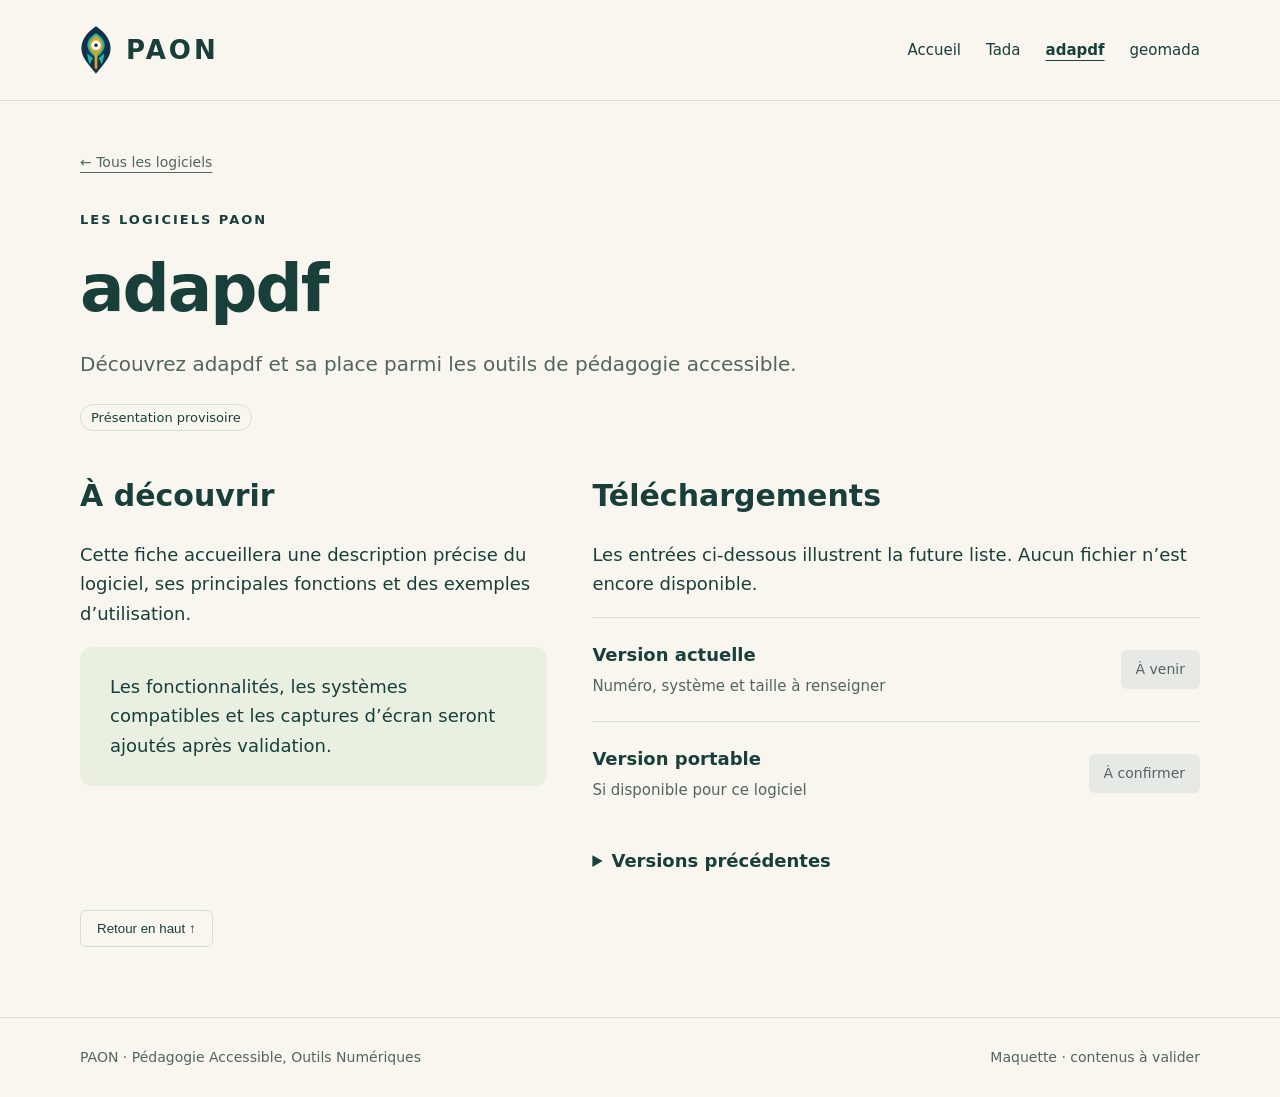
==== adapdf.html @ 2ee2a3f5 "Initial commit" ====
<!doctype html>
<html lang="fr"><head><meta charset="utf-8"><meta name="viewport" content="width=device-width, initial-scale=1"><title>adapdf — PAON</title><meta name="description" content="PAON : présentation de Tada, adapdf et geomada et versions à télécharger."><link rel="icon" href="favicon.svg" type="image/svg+xml"><link rel="stylesheet" href="styles.css"><script defer src="script.js"></script></head><body>
<a class="skip" href="#contenu">Aller au contenu</a><header><div class="wrap nav"><a class="brand" href="index.html"><img src="assets/plume.svg" alt="" width="32" height="50">PAON</a><nav aria-label="Navigation principale"><a href="index.html">Accueil</a><a href="tada.html">Tada</a><a href="adapdf.html" aria-current="page">adapdf</a><a href="geomada.html">geomada</a></nav></div></header><main id="contenu" class="wrap detail"><a class="breadcrumb" href="index.html#logiciels">← Tous les logiciels</a><div class="detail-head"><p class="eyebrow">Les logiciels PAON</p><h1 tabindex="-1">adapdf</h1><p class="intro">Découvrez adapdf et sa place parmi les outils de pédagogie accessible.</p><span class="tag">Présentation provisoire</span></div><div class="detail-grid"><section><h2>À découvrir</h2><p>Cette fiche accueillera une description précise du logiciel, ses principales fonctions et des exemples d’utilisation.</p><div class="note"><p>Les fonctionnalités, les systèmes compatibles et les captures d’écran seront ajoutés après validation.</p></div></section><section aria-labelledby="downloads"><h2 id="downloads">Téléchargements</h2><p>Les entrées ci-dessous illustrent la future liste. Aucun fichier n’est encore disponible.</p><ul class="versions"><li class="version"><div><strong>Version actuelle</strong><small>Numéro, système et taille à renseigner</small></div><span class="pending">À venir</span></li><li class="version"><div><strong>Version portable</strong><small>Si disponible pour ce logiciel</small></div><span class="pending">À confirmer</span></li></ul><details><summary>Versions précédentes</summary><p>Les anciennes versions seront listées ici avec leur date, leur compatibilité et leur lien de téléchargement.</p></details></section></div><button class="top" data-top>Retour en haut ↑</button></main><footer><div class="wrap footer"><span>PAON · Pédagogie Accessible, Outils Numériques</span><span>Maquette · contenus à valider</span></div></footer></body></html>
---- styles.css ----
:root{--ink:#183f3a;--paper:#f8f6ef;--muted:#52655f;--line:#d5ded5}*{box-sizing:border-box}html{scroll-behavior:smooth}body{margin:0;background:var(--paper);color:var(--ink);font:18px/1.65 system-ui,sans-serif}a{color:inherit;text-underline-offset:5px}a:focus-visible,button:focus-visible{outline:3px solid #925000;outline-offset:5px}.skip{position:absolute;top:-100px}.skip:focus{top:10px;background:white;padding:12px}.wrap{width:min(1120px,90%);margin:auto}header{border-bottom:1px solid var(--line)}.nav{display:flex;justify-content:space-between;align-items:center;gap:25px;padding:25px 0}.brand{text-decoration:none;font-size:26px;font-weight:850;letter-spacing:3px}.brand span{display:inline-grid;place-items:center;border-radius:50%;background:var(--ink);color:#cbe784;width:40px;height:40px;margin-right:10px;letter-spacing:0}nav{display:flex;gap:25px;flex-wrap:wrap}nav a{font-size:15px;text-decoration:none}nav a[aria-current]{text-decoration:underline;font-weight:750}.hero{display:grid;grid-template-columns:1.5fr 1fr;gap:50px;align-items:center;padding:70px 0}.eyebrow{font-size:13px;font-weight:750;text-transform:uppercase;letter-spacing:2px}h1{font-size:clamp(38px,5.5vw,66px);line-height:1.12;letter-spacing:-2px;margin:22px 0}h2{font-size:30px;line-height:1.3}h3{font-size:26px;margin:12px 0}p{max-width:65ch}.intro{font-size:20px;color:var(--muted)}.button{display:inline-block;background:var(--ink);color:white;padding:12px 22px;border-radius:8px;text-decoration:none;font-size:16px;font-weight:650}.button:hover{background:#285b53}.art{height:280px;background:#e5ebdc;border-radius:140px 140px 22px 22px;display:grid;place-items:center}.fan{width:200px;height:200px;border-radius:50%;background:repeating-conic-gradient(#183f3a 0deg 14deg,#b9d591 14deg 28deg);display:grid;place-items:center}.fan:after{content:'P';font:700 80px Georgia;display:grid;place-items:center;width:105px;height:105px;border-radius:50%;background:var(--paper)}.section{padding-bottom:65px}.section-head{display:flex;justify-content:space-between;align-items:center;gap:20px}.section-head p{font-size:15px;color:var(--muted)}.cards{display:grid;grid-template-columns:repeat(3,1fr);gap:20px}.card{background:white;border:1px solid var(--line);border-radius:14px;padding:28px;display:flex;flex-direction:column;align-items:start}.card p{color:var(--muted);flex:1}.icon{width:54px;height:54px;display:grid;place-items:center;border-radius:13px;background:#edf3df;font-size:26px;font-weight:750}.card:nth-child(2) .icon{background:#e9e6f5}.card:nth-child(3) .icon{background:#faeadb}.text-link{font-size:16px;font-weight:700}.note{background:#eaf0e1;padding:25px 30px;border-radius:12px}.note p{margin:0}.detail{padding:45px 0 70px}.breadcrumb{font-size:14px;color:var(--muted)}.detail-head{max-width:750px;padding:20px 0}.detail-grid{display:grid;grid-template-columns:1fr 1.3fr;gap:45px}.versions{list-style:none;padding:0}.version{padding:22px 0;border-top:1px solid var(--line);display:flex;align-items:center;justify-content:space-between;gap:20px}.version strong{display:block}.version small{color:var(--muted)}.pending{background:#e7eae4;color:#52655f;border-radius:6px;padding:8px 15px;white-space:nowrap;font-size:14px}.tag{font-size:13px;border:1px solid var(--line);border-radius:100px;padding:5px 10px}footer{border-top:1px solid var(--line);padding:28px 0;font-size:14px;color:var(--muted)}.footer{display:flex;justify-content:space-between;gap:20px}details{margin-top:20px}summary{cursor:pointer;font-weight:650}.top{margin-top:35px;background:transparent;border:1px solid var(--line);padding:10px 16px;color:var(--ink);cursor:pointer;border-radius:6px}@media(max-width:750px){.nav{align-items:flex-start;flex-direction:column}nav{gap:18px}.hero{grid-template-columns:1fr;padding:40px 0;gap:25px}.art{height:200px}.fan{width:160px;height:160px}.cards,.detail-grid{grid-template-columns:1fr}.section-head,.footer{display:block}.version{align-items:flex-start}h1{letter-spacing:-1px}}@media(prefers-reduced-motion:reduce){html{scroll-behavior:auto}}
.brand{display:inline-flex;align-items:center;gap:14px}.brand img{display:block;width:32px;height:50px}.hero-logo{display:block;width:160px;height:248px;object-fit:contain}@media(max-width:750px){.hero-logo{width:115px;height:178px}}
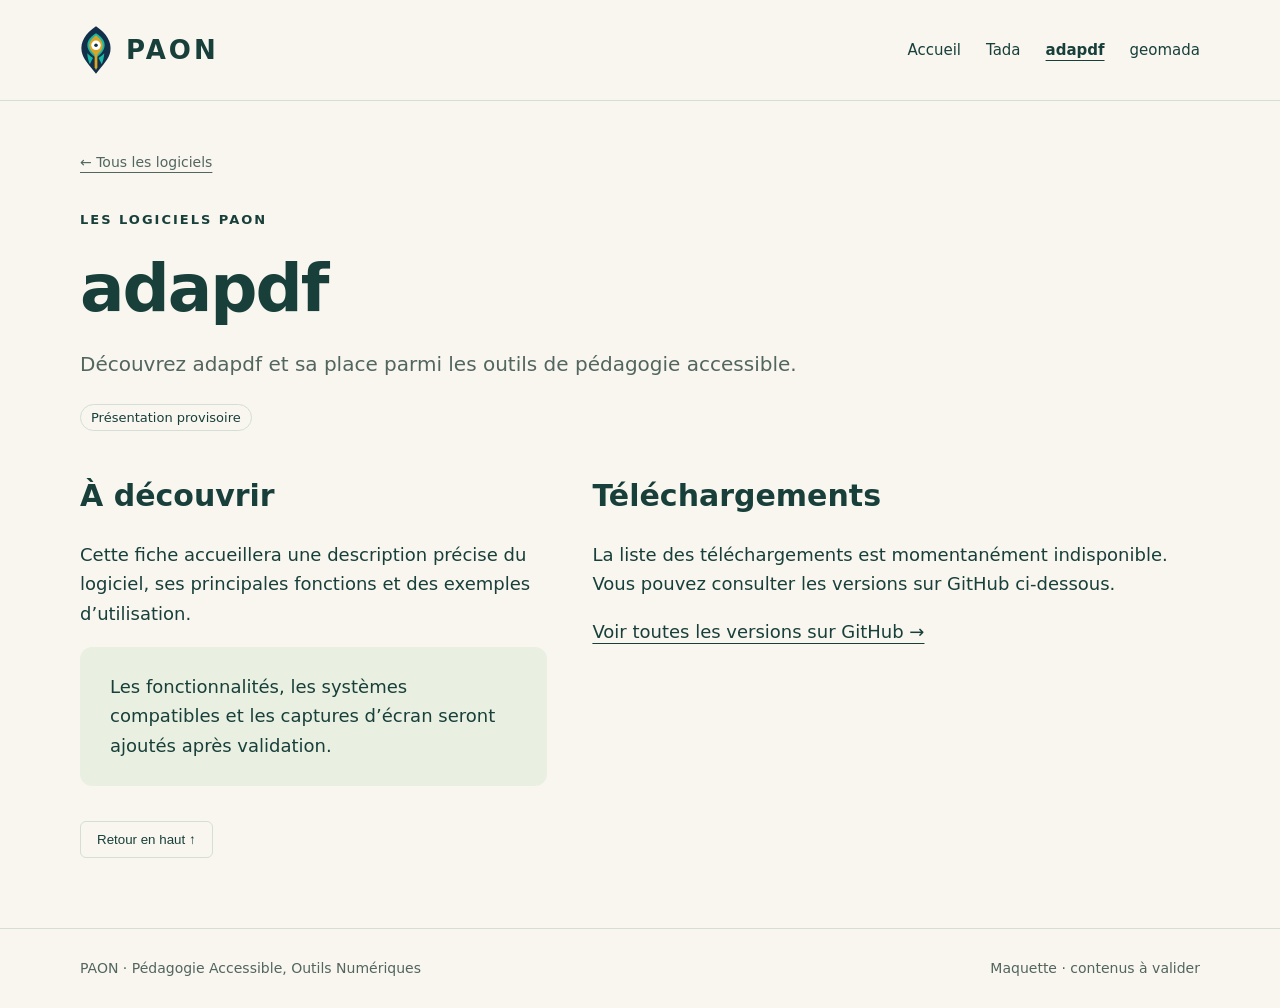
==== commit e742e4db: "Indenter les pages et préparer les téléchargements GitHub Releases" ====
--- a/adapdf.html
+++ b/adapdf.html
@@ -1,4 +1,72 @@
 <!doctype html>
-<html lang="fr"><head><meta charset="utf-8"><meta name="viewport" content="width=device-width, initial-scale=1"><title>adapdf — PAON</title><meta name="description" content="PAON : présentation de Tada, adapdf et geomada et versions à télécharger."><link rel="icon" href="favicon.svg" type="image/svg+xml"><link rel="stylesheet" href="styles.css"><script defer src="script.js"></script></head><body>
-<a class="skip" href="#contenu">Aller au contenu</a><header><div class="wrap nav"><a class="brand" href="index.html"><img src="assets/plume.svg" alt="" width="32" height="50">PAON</a><nav aria-label="Navigation principale"><a href="index.html">Accueil</a><a href="tada.html">Tada</a><a href="adapdf.html" aria-current="page">adapdf</a><a href="geomada.html">geomada</a></nav></div></header><main id="contenu" class="wrap detail"><a class="breadcrumb" href="index.html#logiciels">← Tous les logiciels</a><div class="detail-head"><p class="eyebrow">Les logiciels PAON</p><h1 tabindex="-1">adapdf</h1><p class="intro">Découvrez adapdf et sa place parmi les outils de pédagogie accessible.</p><span class="tag">Présentation provisoire</span></div><div class="detail-grid"><section><h2>À découvrir</h2><p>Cette fiche accueillera une description précise du logiciel, ses principales fonctions et des exemples d’utilisation.</p><div class="note"><p>Les fonctionnalités, les systèmes compatibles et les captures d’écran seront ajoutés après validation.</p></div></section><section aria-labelledby="downloads"><h2 id="downloads">Téléchargements</h2><p>Les entrées ci-dessous illustrent la future liste. Aucun fichier n’est encore disponible.</p><ul class="versions"><li class="version"><div><strong>Version actuelle</strong><small>Numéro, système et taille à renseigner</small></div><span class="pending">À venir</span></li><li class="version"><div><strong>Version portable</strong><small>Si disponible pour ce logiciel</small></div><span class="pending">À confirmer</span></li></ul><details><summary>Versions précédentes</summary><p>Les anciennes versions seront listées ici avec leur date, leur compatibilité et leur lien de téléchargement.</p></details></section></div><button class="top" data-top>Retour en haut ↑</button></main><footer><div class="wrap footer"><span>PAON · Pédagogie Accessible, Outils Numériques</span><span>Maquette · contenus à valider</span></div></footer></body></html>
-
+<html lang="fr">
+    <head>
+        <meta charset="utf-8">
+        <meta name="viewport" content="width=device-width, initial-scale=1">
+        <title>adapdf — PAON</title>
+        <meta name="description" content="PAON : présentation de Tada, adapdf et geomada et versions à télécharger.">
+        <link rel="icon" href="favicon.svg" type="image/svg+xml">
+        <link rel="stylesheet" href="styles.css">
+        <script defer src="script.js"></script>
+        <script defer src="downloads.js"></script>
+    </head>
+    <body>
+        <a class="skip" href="#contenu">Aller au contenu</a>
+        <header>
+            <div class="wrap nav">
+                <a class="brand" href="index.html">
+                    <img src="assets/plume.svg" alt="" width="32" height="50">
+                    PAON
+                </a>
+                <nav aria-label="Navigation principale">
+                    <a href="index.html">Accueil</a>
+                    <a href="tada.html">Tada</a>
+                    <a href="adapdf.html" aria-current="page">adapdf</a>
+                    <a href="geomada.html">geomada</a>
+                </nav>
+            </div>
+        </header>
+        <main id="contenu" class="wrap detail">
+            <a class="breadcrumb" href="index.html#logiciels">← Tous les logiciels</a>
+            <div class="detail-head">
+                <p class="eyebrow">Les logiciels PAON</p>
+                <h1 tabindex="-1">adapdf</h1>
+                <p class="intro">Découvrez adapdf et sa place parmi les outils de pédagogie accessible.</p>
+                <span class="tag">Présentation provisoire</span>
+            </div>
+            <div class="detail-grid">
+                <section>
+                    <h2>À découvrir</h2>
+                    <p>Cette fiche accueillera une description précise du logiciel, ses principales fonctions et des exemples d’utilisation.</p>
+                    <div class="note">
+                        <p>Les fonctionnalités, les systèmes compatibles et les captures d’écran seront ajoutés après validation.</p>
+                    </div>
+                </section>
+                <section aria-labelledby="downloads" data-download-app="adapdf">
+                    <h2 id="downloads">Téléchargements</h2>
+                    <p data-download-status role="status">Les fichiers de ce logiciel seront bientôt disponibles ici.</p>
+                    <div data-current-release>
+                    </div>
+                    <details data-release-history hidden>
+                        <summary>Versions précédentes</summary>
+                        <div data-previous-releases>
+                        </div>
+                    </details>
+                    <p>
+                        <a href="https://github.com/frdefaye-blip/paon/releases">Voir toutes les versions sur GitHub →</a>
+                    </p>
+                    <noscript>
+                        <p>Pour consulter les fichiers disponibles sans JavaScript, utilisez le lien vers les versions sur GitHub.</p>
+                    </noscript>
+                </section>
+            </div>
+            <button class="top" data-top>Retour en haut ↑</button>
+        </main>
+        <footer>
+            <div class="wrap footer">
+                <span>PAON · Pédagogie Accessible, Outils Numériques</span>
+                <span>Maquette · contenus à valider</span>
+            </div>
+        </footer>
+    </body>
+</html>
--- a/styles.css
+++ b/styles.css
@@ -1,2 +1,3 @@
 :root{--ink:#183f3a;--paper:#f8f6ef;--muted:#52655f;--line:#d5ded5}*{box-sizing:border-box}html{scroll-behavior:smooth}body{margin:0;background:var(--paper);color:var(--ink);font:18px/1.65 system-ui,sans-serif}a{color:inherit;text-underline-offset:5px}a:focus-visible,button:focus-visible{outline:3px solid #925000;outline-offset:5px}.skip{position:absolute;top:-100px}.skip:focus{top:10px;background:white;padding:12px}.wrap{width:min(1120px,90%);margin:auto}header{border-bottom:1px solid var(--line)}.nav{display:flex;justify-content:space-between;align-items:center;gap:25px;padding:25px 0}.brand{text-decoration:none;font-size:26px;font-weight:850;letter-spacing:3px}.brand span{display:inline-grid;place-items:center;border-radius:50%;background:var(--ink);color:#cbe784;width:40px;height:40px;margin-right:10px;letter-spacing:0}nav{display:flex;gap:25px;flex-wrap:wrap}nav a{font-size:15px;text-decoration:none}nav a[aria-current]{text-decoration:underline;font-weight:750}.hero{display:grid;grid-template-columns:1.5fr 1fr;gap:50px;align-items:center;padding:70px 0}.eyebrow{font-size:13px;font-weight:750;text-transform:uppercase;letter-spacing:2px}h1{font-size:clamp(38px,5.5vw,66px);line-height:1.12;letter-spacing:-2px;margin:22px 0}h2{font-size:30px;line-height:1.3}h3{font-size:26px;margin:12px 0}p{max-width:65ch}.intro{font-size:20px;color:var(--muted)}.button{display:inline-block;background:var(--ink);color:white;padding:12px 22px;border-radius:8px;text-decoration:none;font-size:16px;font-weight:650}.button:hover{background:#285b53}.art{height:280px;background:#e5ebdc;border-radius:140px 140px 22px 22px;display:grid;place-items:center}.fan{width:200px;height:200px;border-radius:50%;background:repeating-conic-gradient(#183f3a 0deg 14deg,#b9d591 14deg 28deg);display:grid;place-items:center}.fan:after{content:'P';font:700 80px Georgia;display:grid;place-items:center;width:105px;height:105px;border-radius:50%;background:var(--paper)}.section{padding-bottom:65px}.section-head{display:flex;justify-content:space-between;align-items:center;gap:20px}.section-head p{font-size:15px;color:var(--muted)}.cards{display:grid;grid-template-columns:repeat(3,1fr);gap:20px}.card{background:white;border:1px solid var(--line);border-radius:14px;padding:28px;display:flex;flex-direction:column;align-items:start}.card p{color:var(--muted);flex:1}.icon{width:54px;height:54px;display:grid;place-items:center;border-radius:13px;background:#edf3df;font-size:26px;font-weight:750}.card:nth-child(2) .icon{background:#e9e6f5}.card:nth-child(3) .icon{background:#faeadb}.text-link{font-size:16px;font-weight:700}.note{background:#eaf0e1;padding:25px 30px;border-radius:12px}.note p{margin:0}.detail{padding:45px 0 70px}.breadcrumb{font-size:14px;color:var(--muted)}.detail-head{max-width:750px;padding:20px 0}.detail-grid{display:grid;grid-template-columns:1fr 1.3fr;gap:45px}.versions{list-style:none;padding:0}.version{padding:22px 0;border-top:1px solid var(--line);display:flex;align-items:center;justify-content:space-between;gap:20px}.version strong{display:block}.version small{color:var(--muted)}.pending{background:#e7eae4;color:#52655f;border-radius:6px;padding:8px 15px;white-space:nowrap;font-size:14px}.tag{font-size:13px;border:1px solid var(--line);border-radius:100px;padding:5px 10px}footer{border-top:1px solid var(--line);padding:28px 0;font-size:14px;color:var(--muted)}.footer{display:flex;justify-content:space-between;gap:20px}details{margin-top:20px}summary{cursor:pointer;font-weight:650}.top{margin-top:35px;background:transparent;border:1px solid var(--line);padding:10px 16px;color:var(--ink);cursor:pointer;border-radius:6px}@media(max-width:750px){.nav{align-items:flex-start;flex-direction:column}nav{gap:18px}.hero{grid-template-columns:1fr;padding:40px 0;gap:25px}.art{height:200px}.fan{width:160px;height:160px}.cards,.detail-grid{grid-template-columns:1fr}.section-head,.footer{display:block}.version{align-items:flex-start}h1{letter-spacing:-1px}}@media(prefers-reduced-motion:reduce){html{scroll-behavior:auto}}
 .brand{display:inline-flex;align-items:center;gap:14px}.brand img{display:block;width:32px;height:50px}.hero-logo{display:block;width:160px;height:248px;object-fit:contain}@media(max-width:750px){.hero-logo{width:115px;height:178px}}
+.asset-name{font-size:15px;overflow-wrap:anywhere}.release-date{font-size:14px;color:var(--muted)}[data-download-app] .version>div{min-width:0}[data-download-app] .button{flex-shrink:0;font-size:14px;padding:9px 13px}@media(max-width:450px){[data-download-app] .version{flex-direction:column;align-items:start}}
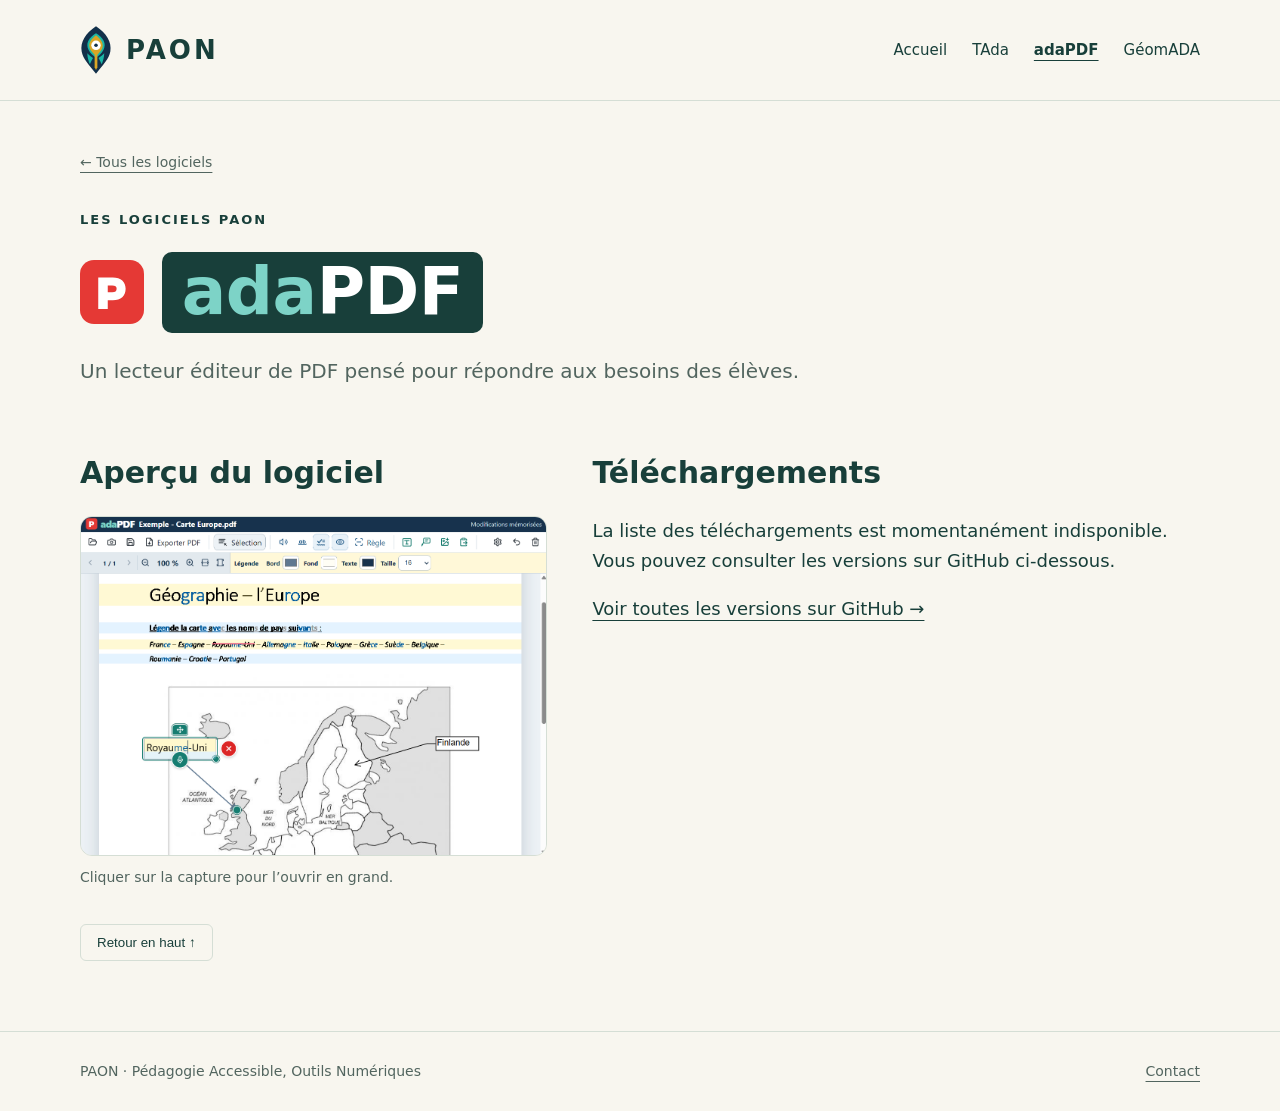
==== commit 5d97a088: "Intégrer les textes les logos et les captures des trois logiciels" ====
--- a/adapdf.html
+++ b/adapdf.html
@@ -3,8 +3,8 @@
     <head>
         <meta charset="utf-8">
         <meta name="viewport" content="width=device-width, initial-scale=1">
-        <title>adapdf — PAON</title>
-        <meta name="description" content="PAON : présentation de Tada, adapdf et geomada et versions à télécharger.">
+        <title>adaPDF — PAON</title>
+        <meta name="description" content="Un lecteur éditeur de PDF pensé pour répondre aux besoins des élèves.">
         <link rel="icon" href="favicon.svg" type="image/svg+xml">
         <link rel="stylesheet" href="styles.css">
         <script defer src="script.js"></script>
@@ -20,9 +20,9 @@
                 </a>
                 <nav aria-label="Navigation principale">
                     <a href="index.html">Accueil</a>
-                    <a href="tada.html">Tada</a>
-                    <a href="adapdf.html" aria-current="page">adapdf</a>
-                    <a href="geomada.html">geomada</a>
+                    <a href="tada.html">TAda</a>
+                    <a href="adapdf.html" aria-current="page">adaPDF</a>
+                    <a href="geomada.html">GéomADA</a>
                 </nav>
             </div>
         </header>
@@ -30,17 +30,21 @@
             <a class="breadcrumb" href="index.html#logiciels">← Tous les logiciels</a>
             <div class="detail-head">
                 <p class="eyebrow">Les logiciels PAON</p>
-                <h1 tabindex="-1">adapdf</h1>
-                <p class="intro">Découvrez adapdf et sa place parmi les outils de pédagogie accessible.</p>
-                <span class="tag">Présentation provisoire</span>
+                <h1 tabindex="-1" class="app-title">
+                    <img src="assets/logo-adapdf.svg" alt="" width="64" height="64">
+                    <span class="app-name app-name-adapdf"><span class="app-prefix">ada</span>PDF</span>
+                </h1>
+                <p class="intro">Un lecteur éditeur de PDF pensé pour répondre aux besoins des élèves.</p>
             </div>
             <div class="detail-grid">
-                <section>
-                    <h2>À découvrir</h2>
-                    <p>Cette fiche accueillera une description précise du logiciel, ses principales fonctions et des exemples d’utilisation.</p>
-                    <div class="note">
-                        <p>Les fonctionnalités, les systèmes compatibles et les captures d’écran seront ajoutés après validation.</p>
-                    </div>
+                <section aria-labelledby="apercu">
+                    <h2 id="apercu">Aperçu du logiciel</h2>
+                    <figure class="app-preview">
+                        <a href="assets/capture-adapdf.png" aria-label="Voir la capture de adaPDF en grand">
+                            <img width="1231" height="892" src="assets/capture-adapdf.png" alt="Interface d’adaPDF avec une carte de l’Europe, du texte adapté et des légendes modifiables." loading="lazy">
+                        </a>
+                        <figcaption>Cliquer sur la capture pour l’ouvrir en grand.</figcaption>
+                    </figure>
                 </section>
                 <section aria-labelledby="downloads" data-download-app="adapdf">
                     <h2 id="downloads">Téléchargements</h2>
@@ -65,7 +69,7 @@
         <footer>
             <div class="wrap footer">
                 <span>PAON · Pédagogie Accessible, Outils Numériques</span>
-                <span>Maquette · contenus à valider</span>
+                <a href="mailto:francois.defaye@ac-limoges.fr">Contact</a>
             </div>
         </footer>
     </body>
--- a/styles.css
+++ b/styles.css
@@ -1,3 +1,36 @@
 :root{--ink:#183f3a;--paper:#f8f6ef;--muted:#52655f;--line:#d5ded5}*{box-sizing:border-box}html{scroll-behavior:smooth}body{margin:0;background:var(--paper);color:var(--ink);font:18px/1.65 system-ui,sans-serif}a{color:inherit;text-underline-offset:5px}a:focus-visible,button:focus-visible{outline:3px solid #925000;outline-offset:5px}.skip{position:absolute;top:-100px}.skip:focus{top:10px;background:white;padding:12px}.wrap{width:min(1120px,90%);margin:auto}header{border-bottom:1px solid var(--line)}.nav{display:flex;justify-content:space-between;align-items:center;gap:25px;padding:25px 0}.brand{text-decoration:none;font-size:26px;font-weight:850;letter-spacing:3px}.brand span{display:inline-grid;place-items:center;border-radius:50%;background:var(--ink);color:#cbe784;width:40px;height:40px;margin-right:10px;letter-spacing:0}nav{display:flex;gap:25px;flex-wrap:wrap}nav a{font-size:15px;text-decoration:none}nav a[aria-current]{text-decoration:underline;font-weight:750}.hero{display:grid;grid-template-columns:1.5fr 1fr;gap:50px;align-items:center;padding:70px 0}.eyebrow{font-size:13px;font-weight:750;text-transform:uppercase;letter-spacing:2px}h1{font-size:clamp(38px,5.5vw,66px);line-height:1.12;letter-spacing:-2px;margin:22px 0}h2{font-size:30px;line-height:1.3}h3{font-size:26px;margin:12px 0}p{max-width:65ch}.intro{font-size:20px;color:var(--muted)}.button{display:inline-block;background:var(--ink);color:white;padding:12px 22px;border-radius:8px;text-decoration:none;font-size:16px;font-weight:650}.button:hover{background:#285b53}.art{height:280px;background:#e5ebdc;border-radius:140px 140px 22px 22px;display:grid;place-items:center}.fan{width:200px;height:200px;border-radius:50%;background:repeating-conic-gradient(#183f3a 0deg 14deg,#b9d591 14deg 28deg);display:grid;place-items:center}.fan:after{content:'P';font:700 80px Georgia;display:grid;place-items:center;width:105px;height:105px;border-radius:50%;background:var(--paper)}.section{padding-bottom:65px}.section-head{display:flex;justify-content:space-between;align-items:center;gap:20px}.section-head p{font-size:15px;color:var(--muted)}.cards{display:grid;grid-template-columns:repeat(3,1fr);gap:20px}.card{background:white;border:1px solid var(--line);border-radius:14px;padding:28px;display:flex;flex-direction:column;align-items:start}.card p{color:var(--muted);flex:1}.icon{width:54px;height:54px;display:grid;place-items:center;border-radius:13px;background:#edf3df;font-size:26px;font-weight:750}.card:nth-child(2) .icon{background:#e9e6f5}.card:nth-child(3) .icon{background:#faeadb}.text-link{font-size:16px;font-weight:700}.note{background:#eaf0e1;padding:25px 30px;border-radius:12px}.note p{margin:0}.detail{padding:45px 0 70px}.breadcrumb{font-size:14px;color:var(--muted)}.detail-head{max-width:750px;padding:20px 0}.detail-grid{display:grid;grid-template-columns:1fr 1.3fr;gap:45px}.versions{list-style:none;padding:0}.version{padding:22px 0;border-top:1px solid var(--line);display:flex;align-items:center;justify-content:space-between;gap:20px}.version strong{display:block}.version small{color:var(--muted)}.pending{background:#e7eae4;color:#52655f;border-radius:6px;padding:8px 15px;white-space:nowrap;font-size:14px}.tag{font-size:13px;border:1px solid var(--line);border-radius:100px;padding:5px 10px}footer{border-top:1px solid var(--line);padding:28px 0;font-size:14px;color:var(--muted)}.footer{display:flex;justify-content:space-between;gap:20px}details{margin-top:20px}summary{cursor:pointer;font-weight:650}.top{margin-top:35px;background:transparent;border:1px solid var(--line);padding:10px 16px;color:var(--ink);cursor:pointer;border-radius:6px}@media(max-width:750px){.nav{align-items:flex-start;flex-direction:column}nav{gap:18px}.hero{grid-template-columns:1fr;padding:40px 0;gap:25px}.art{height:200px}.fan{width:160px;height:160px}.cards,.detail-grid{grid-template-columns:1fr}.section-head,.footer{display:block}.version{align-items:flex-start}h1{letter-spacing:-1px}}@media(prefers-reduced-motion:reduce){html{scroll-behavior:auto}}
 .brand{display:inline-flex;align-items:center;gap:14px}.brand img{display:block;width:32px;height:50px}.hero-logo{display:block;width:160px;height:248px;object-fit:contain}@media(max-width:750px){.hero-logo{width:115px;height:178px}}
 .asset-name{font-size:15px;overflow-wrap:anywhere}.release-date{font-size:14px;color:var(--muted)}[data-download-app] .version>div{min-width:0}[data-download-app] .button{flex-shrink:0;font-size:14px;padding:9px 13px}@media(max-width:450px){[data-download-app] .version{flex-direction:column;align-items:start}}
+
+/* Pictogrammes des plateformes dans les listes de téléchargements. */
+.download-info {
+    display: flex;
+    align-items: center;
+    gap: 14px;
+}
+.platform-logo {
+    display: block;
+    flex: 0 0 36px;
+    width: 36px;
+    height: 36px;
+    object-fit: contain;
+}
+.download-text {
+    min-width: 0;
+}
+
+/* Identités des applications et captures fournies. */
+.app-logo { display: block; width: 54px; height: 54px; }
+.app-name { font-weight: 800; letter-spacing: -.5px; }
+.app-name-tada { color: #2f64e9; }
+.app-name-geomada { color: #187647; }
+.app-name-adapdf { display: inline-block; color: #fff; background: #183f3a; padding: .05em .3em; border-radius: .15em; }
+.app-name-adapdf .app-prefix { color: #7dd3c7; }
+.app-title { display: flex; align-items: center; gap: 18px; }
+.app-title img { width: 64px; height: 64px; flex: 0 0 64px; }
+.app-preview { margin: 0; }
+.app-preview a { display: block; border: 1px solid var(--line); border-radius: 12px; overflow: hidden; background: white; }
+.app-preview img { display: block; width: 100%; height: auto; }
+.app-preview figcaption { font-size: 14px; color: var(--muted); margin-top: 10px; }
+.note a { overflow-wrap: anywhere; }
+@media(max-width:450px) { .app-title { gap: 12px; } .app-title img { width: 48px; height: 48px; flex-basis: 48px; } }
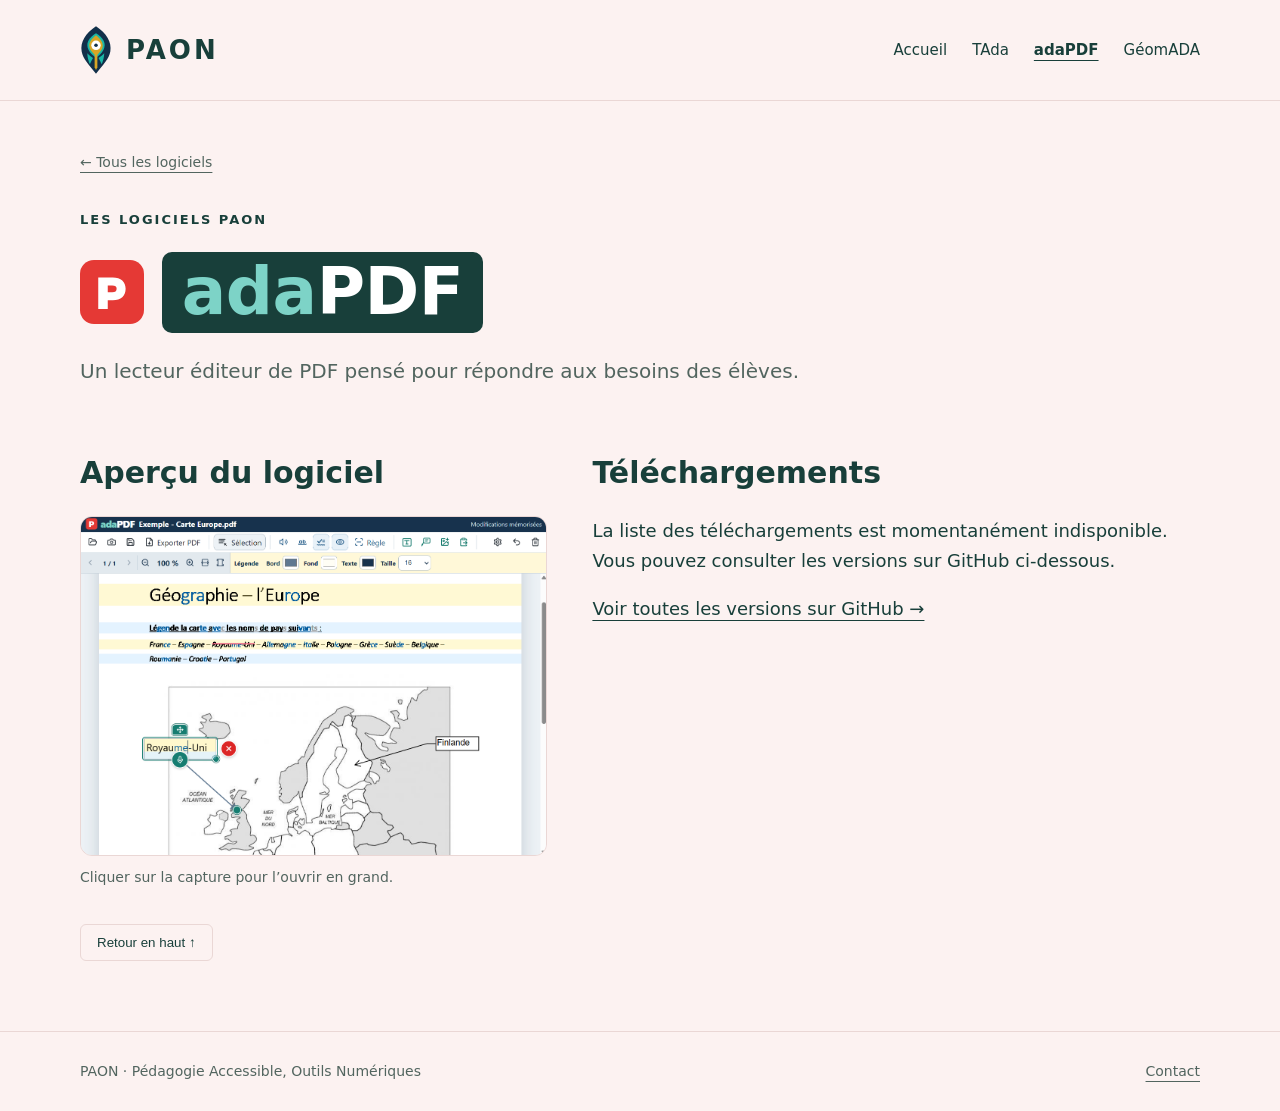
==== commit ac832940: "Appliquer également la présentation à adaPDF" ====
--- a/adapdf.html
+++ b/adapdf.html
@@ -6,11 +6,11 @@
         <title>adaPDF — PAON</title>
         <meta name="description" content="Un lecteur éditeur de PDF pensé pour répondre aux besoins des élèves.">
         <link rel="icon" href="favicon.svg" type="image/svg+xml">
-        <link rel="stylesheet" href="styles.css">
+        <link rel="stylesheet" href="styles.css?v=20261012-1">
         <script defer src="script.js"></script>
-        <script defer src="downloads.js"></script>
+        <script defer src="downloads.js?v=20261012-1"></script>
     </head>
-    <body>
+    <body class="app-page app-page-adapdf">
         <a class="skip" href="#contenu">Aller au contenu</a>
         <header>
             <div class="wrap nav">
--- a/styles.css
+++ b/styles.css
@@ -34,3 +34,19 @@
 .app-preview figcaption { font-size: 14px; color: var(--muted); margin-top: 10px; }
 .note a { overflow-wrap: anywhere; }
 @media(max-width:450px) { .app-title { gap: 12px; } .app-title img { width: 48px; height: 48px; flex-basis: 48px; } }
+
+/* Les initiales du titre font ressortir le nom PAON. */
+.title-initial {
+    color: #a56b0b;
+}
+
+/* Un fond léger inspiré de l’icône de chaque logiciel. */
+.app-page-tada { --paper: #f0f4fc; --line: #d2dced; }
+.app-page-adapdf { --paper: #fcf2f1; --line: #ead7d5; }
+.app-page-geomada { --paper: #f0f7f2; --line: #d2e2d7; }
+.card { text-decoration: none; }
+.card .text-link { text-decoration: underline; }
+.card:hover { border-color: var(--ink); box-shadow: 0 6px 18px #183f3a12; }
+.card:focus-visible { outline-offset: 5px; }
+.download-label { font-size: 16px; line-height: 1.5; }
+.download-text small { display: block; font-size: 13px; }
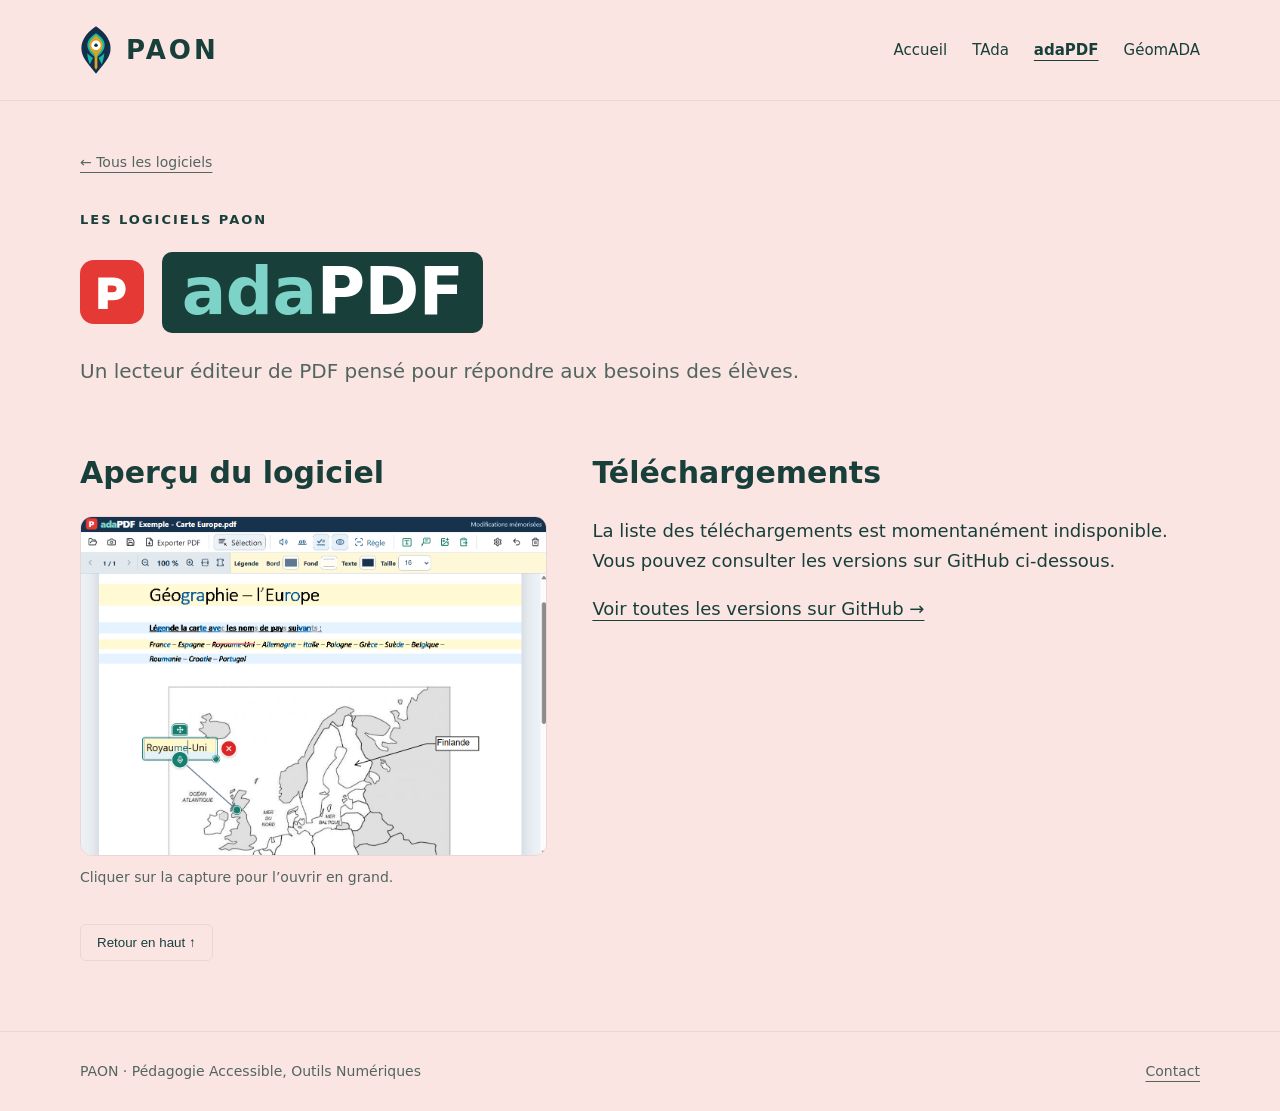
==== commit 6ef197c7: "Actualiser le cache des fonds colorés" ====
--- a/adapdf.html
+++ b/adapdf.html
@@ -6,7 +6,7 @@
         <title>adaPDF — PAON</title>
         <meta name="description" content="Un lecteur éditeur de PDF pensé pour répondre aux besoins des élèves.">
         <link rel="icon" href="favicon.svg" type="image/svg+xml">
-        <link rel="stylesheet" href="styles.css?v=20261012-1">
+        <link rel="stylesheet" href="styles.css?v=20261012-2">
         <script defer src="script.js"></script>
         <script defer src="downloads.js?v=20261012-1"></script>
     </head>
--- a/styles.css
+++ b/styles.css
@@ -41,12 +41,17 @@
 }
 
 /* Un fond léger inspiré de l’icône de chaque logiciel. */
-.app-page-tada { --paper: #f0f4fc; --line: #d2dced; }
-.app-page-adapdf { --paper: #fcf2f1; --line: #ead7d5; }
-.app-page-geomada { --paper: #f0f7f2; --line: #d2e2d7; }
+.app-page-tada { --paper: #e3ecfc; --line: #d2dced; }
+.app-page-adapdf { --paper: #fbe5e3; --line: #ead7d5; }
+.app-page-geomada { --paper: #e2f1e7; --line: #d2e2d7; }
 .card { text-decoration: none; }
 .card .text-link { text-decoration: underline; }
 .card:hover { border-color: var(--ink); box-shadow: 0 6px 18px #183f3a12; }
 .card:focus-visible { outline-offset: 5px; }
 .download-label { font-size: 16px; line-height: 1.5; }
 .download-text small { display: block; font-size: 13px; }
+
+/* Les cartes reprennent le fond de la page de leur logiciel. */
+.card-tada { background: #e3ecfc; }
+.card-adapdf { background: #fbe5e3; }
+.card-geomada { background: #e2f1e7; }
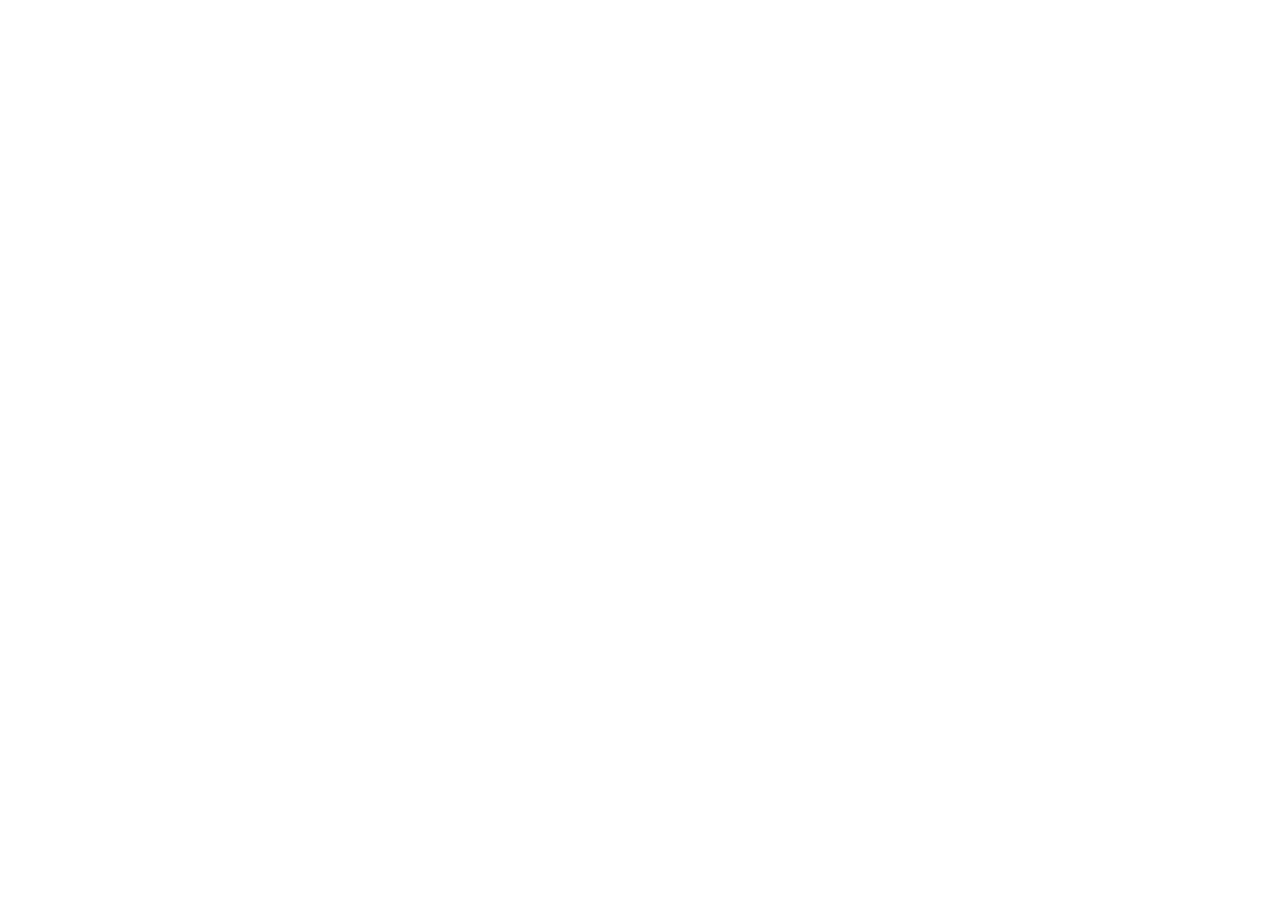
==== commit 514d955e: "Rediriger les anciennes pages vers paon-accessibilite.github.io" ====
--- a/adapdf.html
+++ b/adapdf.html
@@ -3,74 +3,12 @@
     <head>
         <meta charset="utf-8">
         <meta name="viewport" content="width=device-width, initial-scale=1">
-        <title>adaPDF — PAON</title>
-        <meta name="description" content="Un lecteur éditeur de PDF pensé pour répondre aux besoins des élèves.">
-        <link rel="icon" href="favicon.svg" type="image/svg+xml">
-        <link rel="stylesheet" href="styles.css?v=20261012-2">
-        <script defer src="script.js"></script>
-        <script defer src="downloads.js?v=20261012-1"></script>
+        <title>PAON — Nouvelle adresse</title>
+        <link rel="canonical" href="https://paon-accessibilite.github.io/adapdf.html">
+        <meta http-equiv="refresh" content="0; url=https://paon-accessibilite.github.io/adapdf.html">
+        <script>location.replace("https://paon-accessibilite.github.io/adapdf.html" + location.search + location.hash);</script>
     </head>
-    <body class="app-page app-page-adapdf">
-        <a class="skip" href="#contenu">Aller au contenu</a>
-        <header>
-            <div class="wrap nav">
-                <a class="brand" href="index.html">
-                    <img src="assets/plume.svg" alt="" width="32" height="50">
-                    PAON
-                </a>
-                <nav aria-label="Navigation principale">
-                    <a href="index.html">Accueil</a>
-                    <a href="tada.html">TAda</a>
-                    <a href="adapdf.html" aria-current="page">adaPDF</a>
-                    <a href="geomada.html">GéomADA</a>
-                </nav>
-            </div>
-        </header>
-        <main id="contenu" class="wrap detail">
-            <a class="breadcrumb" href="index.html#logiciels">← Tous les logiciels</a>
-            <div class="detail-head">
-                <p class="eyebrow">Les logiciels PAON</p>
-                <h1 tabindex="-1" class="app-title">
-                    <img src="assets/logo-adapdf.svg" alt="" width="64" height="64">
-                    <span class="app-name app-name-adapdf"><span class="app-prefix">ada</span>PDF</span>
-                </h1>
-                <p class="intro">Un lecteur éditeur de PDF pensé pour répondre aux besoins des élèves.</p>
-            </div>
-            <div class="detail-grid">
-                <section aria-labelledby="apercu">
-                    <h2 id="apercu">Aperçu du logiciel</h2>
-                    <figure class="app-preview">
-                        <a href="assets/capture-adapdf.png" aria-label="Voir la capture de adaPDF en grand">
-                            <img width="1231" height="892" src="assets/capture-adapdf.png" alt="Interface d’adaPDF avec une carte de l’Europe, du texte adapté et des légendes modifiables." loading="lazy">
-                        </a>
-                        <figcaption>Cliquer sur la capture pour l’ouvrir en grand.</figcaption>
-                    </figure>
-                </section>
-                <section aria-labelledby="downloads" data-download-app="adapdf">
-                    <h2 id="downloads">Téléchargements</h2>
-                    <p data-download-status role="status">Les fichiers de ce logiciel seront bientôt disponibles ici.</p>
-                    <div data-current-release>
-                    </div>
-                    <details data-release-history hidden>
-                        <summary>Versions précédentes</summary>
-                        <div data-previous-releases>
-                        </div>
-                    </details>
-                    <p>
-                        <a href="https://github.com/frdefaye-blip/paon/releases">Voir toutes les versions sur GitHub →</a>
-                    </p>
-                    <noscript>
-                        <p>Pour consulter les fichiers disponibles sans JavaScript, utilisez le lien vers les versions sur GitHub.</p>
-                    </noscript>
-                </section>
-            </div>
-            <button class="top" data-top>Retour en haut ↑</button>
-        </main>
-        <footer>
-            <div class="wrap footer">
-                <span>PAON · Pédagogie Accessible, Outils Numériques</span>
-                <a href="mailto:francois.defaye@ac-limoges.fr">Contact</a>
-            </div>
-        </footer>
+    <body>
+        <p>PAON a une nouvelle adresse : <a href="https://paon-accessibilite.github.io/adapdf.html">rejoindre le site PAON</a>.</p>
     </body>
 </html>
